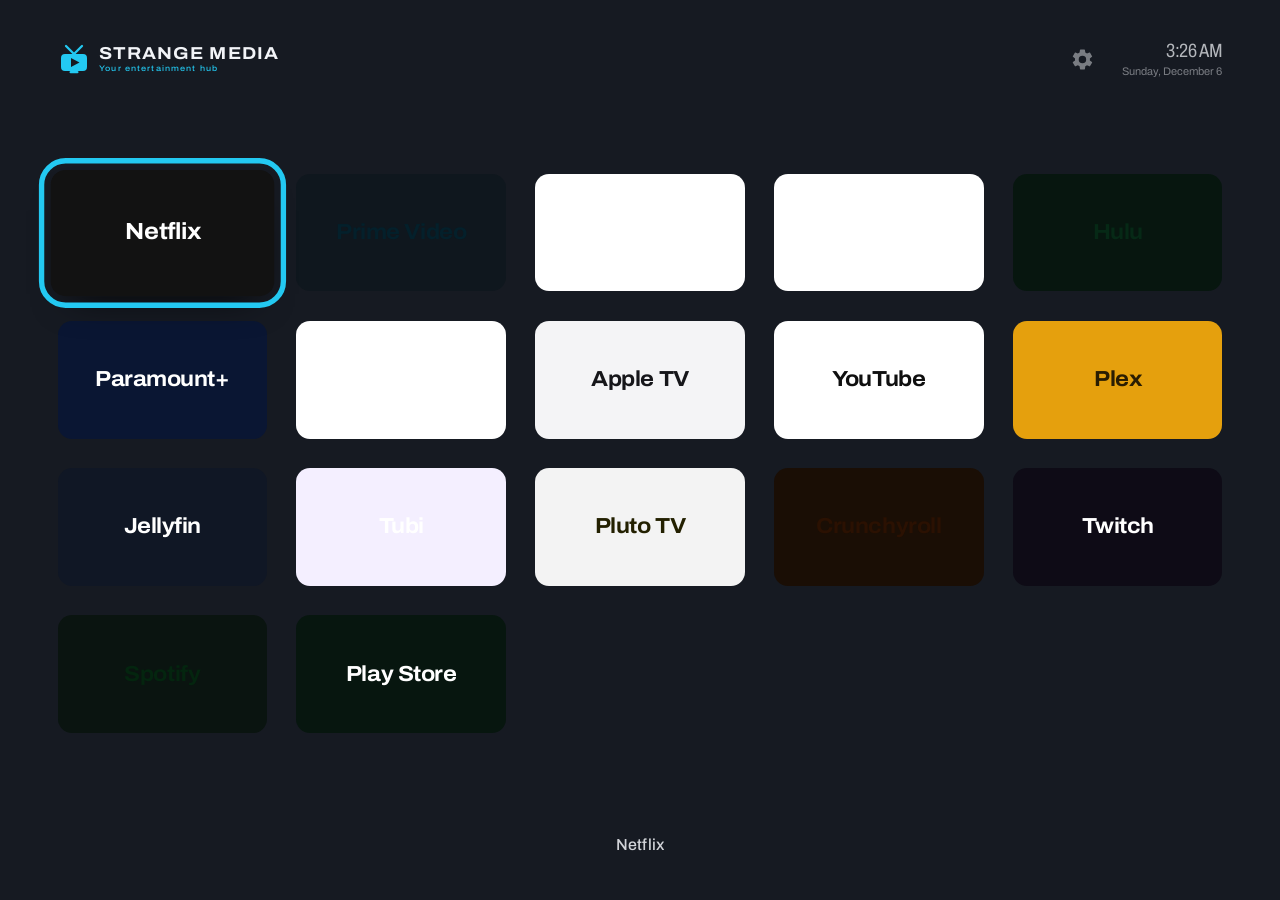
==== index.html @ 83657e88 "Widen the gap so the focus ring stops touching its neighbours The focused tile grows 7%, which spend" ====
<!DOCTYPE html>
<html lang="en">
<head>
<meta charset="utf-8">
<meta name="viewport" content="width=device-width, initial-scale=1">
<title>Launcher</title>
<link rel="preconnect" href="https://fonts.googleapis.com">
<link rel="preconnect" href="https://fonts.gstatic.com" crossorigin>
<link href="https://fonts.googleapis.com/css2?family=Archivo:wdth,wght@62..125,400;62..125,500;62..125,700&display=swap" rel="stylesheet">
<style>
  :root {
    /* Strange Media tokens, copied from design/brand.css. That folder is the
       source of truth for the mark and the palette, so a change there wants
       making here too.

       One deliberate departure: the page uses the kit's surface value rather
       than its page value. On a sheet the darkest ground looks best, but the
       content here is tiles, and the darkest of those were disappearing into
       a page that matched them. Everything sits one step up so a black tile
       still reads as a tile. */
    --ink:        #161A22;
    --ink-raised: #212734;
    --chalk:      #F2F4F8;
    --haze:       rgba(242, 244, 248, 0.45);
    --cyan:       #23C9F2;
    --magenta:    #E736C8;
    /* The ring around a tile being moved, so picking one up reads as a
       different state rather than a slightly bigger focus. */
    --live-ring:  var(--magenta);
    --safe-x: 4.5vw;
    --safe-y: 4vh;
    /* The focused tile grows 7% and then carries a ring 11px beyond that, so
       the gap has to clear both. At 1.2vw the ring landed exactly on its
       neighbour. This leaves about 22px of air around it. */
    --gap: 2.3vw;

    /* How far the rest of the grid recedes while one tile is being moved.
       Ordinary focus dims nothing at all: the ring says which tile is
       selected, and an unfocused tile has no reason to be harder to read.
       Rearranging is a modal state and does want to look different. */
    --arrange-brightness: 0.62;
    --arrange-saturate: 0.5;
    --arrange-opacity: 0.55;
  }

  * { box-sizing: border-box; margin: 0; padding: 0; }

  html, body {
    height: 100%;
    background: var(--ink);
    color: var(--chalk);
    font-family: "Archivo", ui-sans-serif, system-ui, sans-serif;
    overflow: hidden;
    cursor: none;
  }
  body.pointer { cursor: default; }

  #shell {
    height: 100%;
    padding: var(--safe-y) var(--safe-x);
    display: grid;
    grid-template-rows: auto 1fr auto;
    row-gap: 3vh;
  }

  /* ---- splash ----
     Shown once when the shell window starts, not on every paint of this page.
     Coming back from the settings page is a fresh page load in the same
     window, and replaying a five second animation on the way back from
     changing a color would wear out fast. */
  #splash {
    position: fixed;
    inset: 0;
    z-index: 50;
    background: var(--ink);
    display: grid;
    place-items: center;
    /* Opaque from the first frame. Fading the whole overlay in meant the
       tiles were on screen underneath for the first second, which read as the
       launcher loading and then being covered up. Only the mark fades in; the
       backdrop just sits there and then takes the mark out with it. */
    animation: splash-veil 5s ease forwards;
  }
  /* The duotone mark rather than the flat one, which is the variant the brand
     sheet reserves for exactly this: one place, at size, with room to be
     itself. */
  .splash-lockup {
    display: flex;
    flex-direction: column;
    align-items: center;
    gap: 0.5em;
    animation: splash-mark 5s ease forwards;
  }
  .splash-lockup .mark {
    width: min(22vw, 30vh);
    height: min(22vw, 30vh);
  }
  .splash-lockup .name {
    font-variation-settings: "wdth" 112, "wght" 700;
    font-size: clamp(28px, 3.6vw, 68px);
    line-height: 1;
    letter-spacing: 0.06em;
    text-transform: uppercase;
    color: var(--chalk);
  }
  .splash-lockup .tag {
    font-variation-settings: "wdth" 112, "wght" 500;
    font-size: clamp(11px, 1.05vw, 20px);
    line-height: 1;
    letter-spacing: 0.14em;
    color: var(--cyan);
  }
  @keyframes splash-veil {
    0%, 72% { opacity: 1; }
    100%    { opacity: 0; }
  }
  @keyframes splash-mark {
    0%   { opacity: 0; }
    22%  { opacity: 1; }
    100% { opacity: 1; }
  }

  /* ---- header ---- */
  header {
    display: flex;
    align-items: center;
    justify-content: space-between;
    gap: 1.5vw;
  }
  /* The header lockup from design/brand.css, sized for a television rather
     than a browser window. The mark takes its color from the element, so the
     one path serves the header and anywhere else it is needed. */
  #brand {
    display: flex;
    align-items: center;
    gap: clamp(8px, 0.75vw, 14px);
  }
  #brand .mark {
    width: clamp(28px, 2.5vw, 48px);
    height: clamp(28px, 2.5vw, 48px);
    flex: none;
    color: var(--cyan);
  }
  #brand .wordmark {
    display: flex;
    flex-direction: column;
    gap: 2px;
  }
  #brand .name {
    font-variation-settings: "wdth" 112, "wght" 700;
    font-size: clamp(14px, 1.35vw, 26px);
    line-height: 1;
    letter-spacing: 0.06em;
    text-transform: uppercase;
    color: var(--chalk);
  }
  #brand .tag {
    font-variation-settings: "wdth" 112, "wght" 500;
    font-size: clamp(8px, 0.63vw, 12px);
    line-height: 1;
    letter-spacing: 0.14em;
    color: var(--cyan);
  }
  /* The gear sits inboard of the clock rather than in the corner itself, so
     the two read as one group against the right edge. */
  #corner {
    display: flex;
    align-items: center;
    gap: clamp(12px, 1.3vw, 26px);
  }
  #stamp { text-align: right; }
  #stamp {
    display: flex;
    flex-direction: column;
    gap: 0.28em;
    align-items: flex-end;
  }
  #clock {
    font-size: clamp(16px, 1.5vw, 28px);
    opacity: 0.72;
    font-variation-settings: "wdth" 78, "wght" 400;
    font-variant-numeric: tabular-nums;
    letter-spacing: -0.02em;
    line-height: 1;
  }
  #date {
    font-size: clamp(11px, 0.82vw, 15px);
    font-variation-settings: "wdth" 100, "wght" 400;
    color: var(--chalk);
    opacity: 0.45;
  }

  /* Leaving the launcher was a tile at the end of the grid, which put it in
     the way of the services. As a corner control it is out of the way but
     still reachable with arrows: Up from the top row lands here. It opens
     settings now; exiting to the desktop moved in there, since the Menu
     button on the remote reaches the desktop without any tile at all. */
  #gear {
    border: 0;
    background: transparent;
    color: var(--chalk);
    opacity: 0.45;
    width: clamp(44px, 3.6vw, 68px);
    height: clamp(44px, 3.6vw, 68px);
    border-radius: 50%;
    display: grid;
    place-items: center;
    cursor: pointer;
    transition: transform 140ms ease, opacity 140ms ease, color 140ms ease;
  }
  #gear svg {
    width: 54%;
    height: 54%;
    fill: currentColor;
  }
  #gear.focused {
    opacity: 1;
    color: var(--cyan);
    transform: scale(1.12);
  }

  /* ---- grid ---- */
  #grid {
    display: grid;
    /* Six across. Four gave 443x277 tiles on a 1080p screen, which is about
       ten inches of a 55 inch set for a single logo, and fitted only eight of
       nineteen services on screen at once. The rest of the catalog was a
       scroll away, which reads as disorganised long before it reads as big.
       Six fits the whole catalog and is still far above what is legible from
       a sofa. */
    grid-template-columns: repeat(5, 1fr);
    gap: var(--gap);
    /* "safe" keeps the rows centred while they fit, but falls back to
       start-alignment once they overflow. Plain "center" pushes the first row
       off the top of the scroll container where it can never be reached. */
    align-content: safe center;
    overflow-y: auto;
    overscroll-behavior: contain;
    scroll-behavior: smooth;
    /* A scroll container clips at its border box, which shears the glow off
       any tile near an edge. Sideways this is solved structurally rather than
       by guessing at the blur radius: the padding is exactly the safe-area
       margin and the negative margin cancels it, so the container runs the
       full width of the screen and its clip edge is the screen edge, where
       nothing can be seen. Tiles keep their positions either way.

       Vertically it cannot go full bleed without the glow washing over the
       clock and the footer, so the padding is a measured 64px. Chromium's
       blur reaches noticeably further than the nominal blur/2, and
       scale(1.07) magnifies the shadow along with the tile, so the earlier
       52px was not enough. */
    padding: 16px var(--safe-x);
    margin: -3vh calc(-1 * var(--safe-x));
    scroll-padding: 16px 0;
    scrollbar-width: none;
  }
  #grid::-webkit-scrollbar { display: none; }
  @media (max-width: 1200px) { #grid { grid-template-columns: repeat(4, 1fr); } }
  @media (max-width: 900px)  { #grid { grid-template-columns: repeat(3, 1fr); } }
  @media (max-width: 640px)  { #grid { grid-template-columns: repeat(2, 1fr); } }

  .tile {
    position: relative;
    aspect-ratio: 16 / 9;
    border: 0;
    border-radius: 14px;
    background: transparent;
    color: var(--tint-ink);
    display: flex;
    align-items: center;
    justify-content: center;
    padding: clamp(12px, 1.1vw, 24px);
    font-family: inherit;
    text-align: center;
    transition: transform 140ms ease, box-shadow 140ms ease;
  }

  /* The tile's color lives on a pseudo-element so the recede effect can be
     applied to the background alone. Filtering the tile itself would drain the
     logo with it, which turned every brand mark chalky. */
  .tile::before {
    content: "";
    position: absolute;
    inset: 0;
    z-index: 0;
    border-radius: inherit;
    /* --surface is the tile face, --tint stays the brand color for the glow.
       They were one value, which meant a red Netflix wordmark sat on a red
       tile and vanished the moment it lit up. */
    background: var(--surface, var(--tint));
    transition: filter 140ms ease;
  }
  .tile > * {
    position: relative;
    z-index: 1;
  }
  /* Fades only for the rearranging state below, which is the one place
     anything on this grid is deliberately pushed back. */
  .tile .label,
  .tile .logo {
    transition: opacity 140ms ease;
  }
  .tile .label {
    font-size: clamp(15px, 1.7vw, 32px);
    font-variation-settings: "wdth" 108, "wght" 700;
    letter-spacing: -0.02em;
    line-height: 1.05;
    max-width: 92%;
  }

  /* A logo replaces the wordmark. Tiles without one show the service name
     centred at the same weight, so a text tile reads as its own treatment
     rather than as a logo that failed to arrive. */
  .tile .logo {
    /* The cap every tile shares, times whatever that service set for
       itself. Artwork arrives with different amounts of padding baked into
       its own bounding box, so one number cannot suit all of it. */
    max-width: calc(78% * var(--logo-scale, 1));
    max-height: calc(62% * var(--logo-scale, 1));
    object-fit: contain;
    /* Lifts flat marks off a saturated tile without touching photographic
       icons noticeably. */
    filter: drop-shadow(0 2px 10px rgba(0, 0, 0, 0.45));
    pointer-events: none;
  }
  /* Some marks arrive with their own edge or a solid background of their
     own, and a second shadow under those reads as a printing mistake. Set
     per service, since it depends entirely on the artwork. */
  .tile .logo.flat { filter: none; }
  /* Kept in the DOM for screen readers and for the fallback path. */
  .tile.has-logo .label {
    position: absolute;
    width: 1px;
    height: 1px;
    overflow: hidden;
    clip-path: inset(50%);
    white-space: nowrap;
  }
  /* The ring sits in the gutter rather than on the tile, which is the whole
     point of the offset: half these tiles are white, and a light ring drawn
     flush to the edge of a white tile is not a ring at all. It replaces a
     bloom in the tile's own brand color, which was invisible against a row of
     bright logos and cost the grid 64px of padding at every edge to keep from
     being clipped. */
  .tile.focused {
    transform: scale(1.07);
    z-index: 2;
    outline: 5px solid var(--cyan);
    outline-offset: 6px;
    box-shadow: 0 18px 36px -20px rgba(0, 0, 0, 0.9);
    /* Promoted only while focused. On all twenty at once this would be twenty
       compositor layers for no gain. */
    will-change: transform;
  }

  /* A tile that has been picked up. Lifted further than a focused tile and
     tilted slightly, so it is obvious the next arrow press moves it rather
     than the cursor. */
  .tile.moving {
    z-index: 3;
    transform: scale(1.12) rotate(-1.4deg);
    outline: 5px solid var(--live-ring);
    outline-offset: 7px;
    box-shadow: 0 28px 56px -24px rgba(0, 0, 0, 0.95);
    cursor: grabbing;
  }
  .tile.moving::before { filter: none; }
  .tile.moving .label,
  .tile.moving .logo { opacity: 1; }
  .tile.moving .label::after {
    content: " \2194";
    opacity: 0.75;
  }

  /* Everything else recedes while a move is in progress, background first so
     the logos do not go grey. */
  #grid.arranging .tile:not(.moving)::before {
    filter: saturate(var(--arrange-saturate)) brightness(var(--arrange-brightness));
  }
  #grid.arranging .tile:not(.moving) .label,
  #grid.arranging .tile:not(.moving) .logo { opacity: var(--arrange-opacity); }

  @media (prefers-reduced-motion: reduce) {
    .tile.moving { transform: none; }
  }

  /* ---- footer ---- */
  footer {
    display: flex;
    align-items: center;
    justify-content: center;
    height: 4.4vh;
  }
  #note {
    /* 24px on the 1080 screen this runs on, still scaling on anything else. */
    font-size: clamp(15px, 1.25vw, 24px);
    font-variation-settings: "wdth" 100, "wght" 500;
    color: var(--chalk);
    opacity: 0.85;
    letter-spacing: 0.01em;
    line-height: 1.2;
    text-align: center;
    white-space: nowrap;
    overflow: hidden;
    text-overflow: ellipsis;
  }
  /* ---- screensaver ---- */
  #saver {
    position: fixed;
    inset: 0;
    z-index: 10;
    background: #000;
    opacity: 0;
    pointer-events: none;
    transition: opacity 900ms ease;
  }
  #saver.on {
    opacity: 1;
    pointer-events: auto;
  }
  #saver .frame {
    position: absolute;
    inset: 0;
    background-size: cover;
    background-position: center;
    opacity: 0;
    transition: opacity 2s ease;
  }
  #saver .frame.show { opacity: 1; }
  /* Slow drift, so a static photo does not sit burning into an OLED panel and
     the screen has some life to it from across the room. */
  #saver.on .frame.show { animation: drift 40s ease-in-out infinite alternate; }
  @keyframes drift {
    from { transform: scale(1.06) translate(0, 0); }
    to   { transform: scale(1.14) translate(-1.5%, -1%); }
  }
  #saver .veil {
    position: absolute;
    inset: 0;
    background: linear-gradient(to top, rgba(0,0,0,0.7), rgba(0,0,0,0) 42%);
  }
  #saver .time {
    position: absolute;
    left: var(--safe-x);
    bottom: var(--safe-y);
    font-size: clamp(44px, 6vw, 120px);
    font-variation-settings: "wdth" 74, "wght" 300;
    font-variant-numeric: tabular-nums;
    letter-spacing: -0.03em;
    line-height: 1;
    color: #FFFFFF;
    text-shadow: 0 4px 40px rgba(0, 0, 0, 0.7);
  }
  #saver .caption {
    position: absolute;
    right: var(--safe-x);
    bottom: var(--safe-y);
    max-width: 40ch;
    text-align: right;
    font-size: clamp(12px, 1vw, 20px);
    color: rgba(255, 255, 255, 0.62);
    text-shadow: 0 2px 20px rgba(0, 0, 0, 0.8);
  }

  @media (prefers-reduced-motion: reduce) {
    #saver.on .frame.show { animation: none; }
  }

  #fault {
    font-size: clamp(13px, 1.05vw, 21px);
    color: #FF7A6B;
  }

  @media (prefers-reduced-motion: reduce) {
    .tile { transition: none; }
    .tile.focused { transform: none; }
  }
</style>
</head>
<body>
<div id="splash" aria-hidden="true">
  <div class="splash-lockup">
    <svg class="mark" viewBox="0 0 64 64">
      <g fill="none" stroke="#23C9F2" stroke-width="4.5" stroke-linecap="round">
        <path d="M16 6 38 28"/>
        <path d="M48 6 26 28"/>
        <path d="M24 58.25h16"/>
      </g>
      <rect x="8.25" y="24.25" width="47.5" height="29.5" rx="7.75" fill="none" stroke="#23C9F2" stroke-width="4.5"/>
      <path fill="#E736C8" d="M27 30.5 43 39l-16 8.5z"/>
    </svg>
    <div class="name">Strange Media</div>
    <div class="tag">Your entertainment hub</div>
  </div>
</div>
<div id="shell">
  <header>
    <div id="brand" role="img" aria-label="Strange Media, your entertainment hub">
      <svg class="mark" viewBox="0 0 64 64" aria-hidden="true">
        <g fill="none" stroke="currentColor" stroke-width="4.5" stroke-linecap="round">
          <path d="M16 6 38 28"/>
          <path d="M48 6 26 28"/>
        </g>
        <path fill="currentColor" fill-rule="evenodd" d="M14 22h36a8 8 0 0 1 8 8v18a8 8 0 0 1-8 8H14a8 8 0 0 1-8-8V30a8 8 0 0 1 8-8Zm12 8v18l17-9-17-9Z"/>
        <rect x="23" y="56" width="18" height="4.5" rx="2.25" fill="currentColor"/>
      </svg>
      <span class="wordmark">
        <span class="name">Strange Media</span>
        <span class="tag">Your entertainment hub</span>
      </span>
    </div>
    <div id="corner">
      <button id="gear" type="button" aria-label="Settings">
        <svg viewBox="0 0 24 24" aria-hidden="true">
          <path d="M19.14 12.94a7.07 7.07 0 0 0 0-1.88l2.03-1.58a.48.48 0 0 0 .12-.61l-1.92-3.32a.48.48 0 0 0-.59-.22l-2.39.96a7.02 7.02 0 0 0-1.62-.94l-.36-2.54a.48.48 0 0 0-.48-.41h-3.84a.48.48 0 0 0-.47.41l-.36 2.54c-.59.24-1.13.57-1.62.94l-2.39-.96a.48.48 0 0 0-.59.22L2.74 8.87a.48.48 0 0 0 .12.61l2.03 1.58a7.07 7.07 0 0 0 0 1.88l-2.03 1.58a.48.48 0 0 0-.12.61l1.92 3.32c.12.22.37.29.59.22l2.39-.96c.5.38 1.03.7 1.62.94l.36 2.54c.04.24.23.41.47.41h3.84c.24 0 .44-.17.48-.41l.36-2.54c.59-.24 1.12-.56 1.62-.94l2.39.96c.22.08.47 0 .59-.22l1.92-3.32a.48.48 0 0 0-.12-.61zM12 15.6a3.6 3.6 0 1 1 0-7.2 3.6 3.6 0 0 1 0 7.2z" />
        </svg>
      </button>
      <div id="stamp">
        <div id="clock">--:--</div>
        <div id="date"></div>
      </div>
    </div>
  </header>

  <div id="grid" role="listbox" aria-label="Services"></div>

  <!-- The footer carries messages only. A legend of what the arrows and OK
       do was here and has gone: a grid of tiles on a television is the one
       interface nobody needs told how to drive. -->
  <footer>
    <div id="note"></div>
  </footer>
</div>

<div id="saver" aria-hidden="true">
  <div class="frame" id="frameA"></div>
  <div class="frame" id="frameB"></div>
  <div class="veil"></div>
  <div class="time" id="saverTime"></div>
  <div class="caption" id="saverCaption"></div>
</div>

<script>
(function () {
  "use strict";

  const grid = document.getElementById("grid");
  const note = document.getElementById("note");
  const clockEl = document.getElementById("clock");
  const dateEl = document.getElementById("date");

  let services = [];
  let tiles = [];
  let cursor = 0;

  // Reordering state. `moving` is the index of the picked-up tile, or -1.
  let moving = -1;
  let orderBeforeMove = null;
  let holdTimer = null;
  let holdFired = false;
  let dragFrom = null;

  // cursor === GEAR means the settings control in the corner has focus
  // rather than any tile, which is how it stays reachable without a pointer.
  const GEAR = -1;
  const gear = document.getElementById("gear");

  /* ---------- splash ---------- */
  (() => {
    const splash = document.getElementById("splash");
    if (!splash) return;
    // sessionStorage lasts as long as the browser session, which for the
    // kiosk shell means one run of the window. That is exactly the right
    // scope: the splash plays when the launcher starts, and not again when
    // this page is loaded afresh on the way back from the settings page.
    let seen = false;
    try {
      seen = sessionStorage.getItem("splashed") === "1";
      sessionStorage.setItem("splashed", "1");
    } catch (err) {
      // Storage can be refused outright. Showing the splash twice is a much
      // smaller problem than the page failing to start.
    }
    if (seen) { splash.remove(); return; }
    const drop = () => splash.remove();
    // Two animations end at once here, the backdrop and the mark inside it,
    // and both bubble. Only the backdrop finishing means the splash is over.
    splash.addEventListener("animationend", e => {
      if (e.target === splash) drop();
    });
    // A timer as well as the event. This overlay covers the whole screen, so
    // an animationend that never arrives would leave the launcher unusable
    // with no way to tell from the couch what had gone wrong.
    setTimeout(drop, 5600);
    // A way past it, because five seconds is a long time once you know what
    // the launcher looks like.
    ["keydown", "mousedown"].forEach(evt =>
      document.addEventListener(evt, drop, { once: true }));
  })();

  /* ---------- clock ---------- */
  function tick() {
    const now = new Date();
    // en-US rather than the system locale, which is en_GB on Raspberry Pi OS
    // and renders the suffix lowercase as "pm". "numeric" drops the leading
    // zero, so it reads 9:04 PM rather than 09:04 PM.
    clockEl.textContent = now.toLocaleTimeString("en-US", {
      hour: "numeric", minute: "2-digit", hour12: true
    });
    dateEl.textContent = now.toLocaleDateString([], {
      weekday: "long", day: "numeric", month: "long"
    });
  }
  tick();
  setInterval(tick, 15000);

  /* ---------- rendering ---------- */
  function columns() {
    return getComputedStyle(grid).gridTemplateColumns.split(" ").length;
  }

  function paint() {
    gear.classList.toggle("focused", cursor === GEAR);
    tiles.forEach((t, i) => {
      const on = i === cursor;
      t.classList.toggle("focused", on);
      t.setAttribute("aria-selected", on ? "true" : "false");
      t.tabIndex = on ? 0 : -1;
    });
    tiles.forEach((t, i) => t.classList.toggle("moving", i === moving));

    const svc = services[cursor];
    // The strip under the grid names whatever is focused. A logo is not always
    // a name: the Plex triangle and the Fallout portrait say nothing to anyone
    // who does not already know them, and labelling every tile would bury the
    // logos it was meant to help. The per-service note stays in services.json
    // as catalog documentation and is still not shown; on a TV it read as
    // clutter.
    if (moving >= 0 && svc) {
      note.textContent =
        "Moving " + svc.name + ". Arrows place it, Enter keeps it, Escape puts it back.";
    } else if (cursor === GEAR) {
      note.textContent = "Settings";
    } else {
      note.textContent = svc ? svc.name : "";
    }

    // Keyboard focus has to drag the viewport with it, otherwise rows past the
    // fold are selectable but never visible. "nearest" scrolls the minimum
    // amount, so tiles already on screen do not jump around.
    const active = tiles[cursor];
    if (active) active.scrollIntoView({ block: "nearest", inline: "nearest" });
  }

  /* ---------- reordering ---------- */

  // FLIP: measure, mutate, then animate each tile from where it used to be.
  // The picked-up tile is skipped because its own transform is doing the work.
  function flip(mutate) {
    const before = new Map(tiles.map(t => [t, t.getBoundingClientRect()]));
    mutate();
    tiles.forEach(t => {
      if (t.classList.contains("moving")) return;
      const b = before.get(t);
      if (!b) return;
      const a = t.getBoundingClientRect();
      const dx = b.left - a.left;
      const dy = b.top - a.top;
      if (!dx && !dy) return;
      t.animate(
        [{ transform: "translate(" + dx + "px," + dy + "px)" }, { transform: "none" }],
        { duration: 190, easing: "cubic-bezier(0.2, 0, 0, 1)" }
      );
    });
  }

  function movableCount() {
    return services.length;
  }

  function syncDom() {
    tiles.forEach(t => grid.appendChild(t));
  }

  function reorder(from, to) {
    if (to < 0 || to >= movableCount() || from === to) return false;
    flip(() => {
      services.splice(to, 0, services.splice(from, 1)[0]);
      tiles.splice(to, 0, tiles.splice(from, 1)[0]);
      syncDom();
    });
    moving = to;
    cursor = to;
    paint();
    return true;
  }

  function pickUp(i) {
    if (i < 0 || i >= movableCount()) return;   // never the settings control
    moving = i;
    cursor = i;
    orderBeforeMove = services.slice();
    grid.classList.add("arranging");
    paint();
  }

  function drop(save) {
    if (moving < 0) return;
    const wasMoving = moving;
    moving = -1;
    grid.classList.remove("arranging");
    if (!save && orderBeforeMove) {
      flip(() => {
        const byId = new Map(services.map((s, i) => [s.id, tiles[i]]));
        services = orderBeforeMove.slice();
        tiles = services.map(s => byId.get(s.id));
        syncDom();
      });
      cursor = services.findIndex(s => s === orderBeforeMove[wasMoving]);
    } else {
      post("/order", { ids: services.slice(0, movableCount()).map(s => s.id) })
        .then(res => {
          if (res.error) note.innerHTML = '<span id="fault">' + res.error + "</span>";
        })
        .catch(() => {
          note.innerHTML = '<span id="fault">Could not save the new order.</span>';
        });
    }
    orderBeforeMove = null;
    paint();
  }

  function move(delta) {
    if (!tiles.length) return;
    const cols = columns();
    if (cursor === GEAR) {
      // Only downward leaves the settings control, back into the top row.
      if (delta > 0) { cursor = Math.min(cols - 1, tiles.length - 1); paint(); }
      return;
    }
    const next = cursor + delta;
    // Up from the top row reaches settings instead of stopping dead.
    if (next < 0) {
      if (delta === -cols) { cursor = GEAR; paint(); }
      return;
    }
    if (next >= tiles.length) return;
    cursor = next;
    paint();
  }

  function build(list) {
    services = list;
    grid.textContent = "";
    tiles = services.map((svc, i) => {
      const btn = document.createElement("button");
      btn.className = "tile";
      btn.style.setProperty("--tint", svc.color || "#2A3040");
      btn.style.setProperty("--tint-ink", svc.ink || "#FFFFFF");
      if (svc.tile_bg) btn.style.setProperty("--surface", svc.tile_bg);
      if (svc.logo_scale) btn.style.setProperty("--logo-scale", svc.logo_scale);
      btn.setAttribute("role", "option");

      const label = document.createElement("span");
      label.className = "label";
      label.textContent = svc.name;
      btn.appendChild(label);

      if (svc.logo) {
        const img = document.createElement("img");
        img.className = svc.logo_shadow === false ? "logo flat" : "logo";
        img.alt = "";
        img.decoding = "async";
        // Only commit to the logo treatment once the image really loaded, so a
        // missing or corrupt file leaves a normal text tile rather than a gap.
        img.addEventListener("load", () => btn.classList.add("has-logo"));
        img.addEventListener("error", () => img.remove());
        img.src = svc.logo;
        btn.appendChild(img);
      }

      btn.addEventListener("click", () => {
        // Suppressed after a drag so dropping a tile does not also launch it.
        if (btn.dataset.dragged === "1") { delete btn.dataset.dragged; return; }
        cursor = tiles.indexOf(btn);
        paint();
        open();
      });
      btn.addEventListener("mouseenter", () => {
        const at = tiles.indexOf(btn);
        if (moving >= 0) { reorder(moving, at); return; }
        cursor = at;
        paint();
      });
      btn.addEventListener("mousedown", e => {
        if (e.button !== 0) return;
        const at = tiles.indexOf(btn);
        if (at >= movableCount()) return;
        dragFrom = { x: e.clientX, y: e.clientY, index: at };
      });
      grid.appendChild(btn);
      return btn;
    });
    paint();
  }

  /* ---------- actions ---------- */
  function post(path, body) {
    return fetch(path, {
      method: "POST",
      headers: { "Content-Type": "application/json" },
      body: JSON.stringify(body || {})
    }).then(r => r.json());
  }

  let busy = false;

  function openSettings() {
    // A page of its own rather than a panel here, so that the same editor
    // serves a browser on another machine. Leaving for the Pi desktop lives
    // in there now too.
    location.href = "/edit";
  }

  function open() {
    if (cursor === GEAR) { openSettings(); return; }
    const svc = services[cursor];
    if (!svc || busy) return;
    busy = true;
    post("/launch", { id: svc.id })
      .then(res => {
        if (res.error) note.innerHTML = '<span id="fault">' + res.error + "</span>";
      })
      .catch(() => {
        note.innerHTML = '<span id="fault">Launcher service is not responding.</span>';
      })
      .finally(() => { setTimeout(() => { busy = false; }, 800); });
  }

  function close() { post("/close").catch(() => {}); }

  /* ---------- input ---------- */
  document.addEventListener("keydown", e => {
    const cols = columns();

    if (e.key === "Enter" || e.key === " ") {
      if (e.repeat) { e.preventDefault(); return; }
      if (moving >= 0) { drop(true); e.preventDefault(); return; }
      // Hold to pick a tile up; a short press still just opens it.
      holdFired = false;
      if (holdTimer === null && cursor >= 0 && cursor < movableCount()) {
        holdTimer = setTimeout(() => {
          holdTimer = null;
          holdFired = true;
          pickUp(cursor);
        }, 550);
      }
      e.preventDefault();
      return;
    }

    switch (e.key) {
      case "ArrowLeft":  moving >= 0 ? reorder(moving, moving - 1) : move(-1); break;
      case "ArrowRight": moving >= 0 ? reorder(moving, moving + 1) : move(1); break;
      case "ArrowUp":    moving >= 0 ? reorder(moving, moving - cols) : move(-cols); break;
      case "ArrowDown":  moving >= 0 ? reorder(moving, moving + cols) : move(cols); break;
      case "Escape":
      case "Backspace":
      case "Home":
      // The remote's back arrow. Chromium would treat it as history-back,
      // which does nothing on the tile page, so cancel or close instead.
      // Inside a service window the key is left alone and still navigates.
      case "BrowserBack":
        if (moving >= 0) drop(false); else close();
        break;
      default: return;
    }
    e.preventDefault();
  });

  document.addEventListener("keyup", e => {
    if (e.key !== "Enter" && e.key !== " ") return;
    if (holdTimer !== null) {
      clearTimeout(holdTimer);
      holdTimer = null;
      if (!holdFired && moving < 0) open();
    } else if (cursor === GEAR && moving < 0) {
      // Hold-to-rearrange only applies to tiles, so nothing arms a timer for
      // the corner control and the branch above never fires for it. Without
      // this the gear opens with a pointer and ignores Enter.
      open();
    }
    e.preventDefault();
  });

  gear.addEventListener("click", () => { cursor = GEAR; paint(); openSettings(); });
  gear.addEventListener("mouseenter", () => { if (moving < 0) { cursor = GEAR; paint(); } });

  // Mouse dragging shares the same move mode the keyboard uses, so both end
  // up in reorder() and animate identically.
  document.addEventListener("mousemove", e => {
    if (!dragFrom || moving >= 0) return;
    const dx = e.clientX - dragFrom.x;
    const dy = e.clientY - dragFrom.y;
    if (dx * dx + dy * dy < 64) return;   // 8px threshold, ignores a shaky click
    pickUp(dragFrom.index);
    tiles[moving].dataset.dragged = "1";
  });
  document.addEventListener("mouseup", () => {
    dragFrom = null;
    if (moving >= 0) drop(true);
  });

  /* ---------- screensaver ---------- */

  const IDLE_MS = 10 * 60 * 1000;   // idle time on the tile screen before it starts
  const SLIDE_MS = 45 * 1000;       // how long each picture holds
  const BUSY_MS = 30 * 1000;        // recheck interval while a service is open

  const saver = document.getElementById("saver");
  const frames = [document.getElementById("frameA"), document.getElementById("frameB")];
  const saverTime = document.getElementById("saverTime");
  const saverCaption = document.getElementById("saverCaption");

  let idleTimer = null;
  let slideTimer = null;
  let shots = [];
  let shot = 0;
  let frameOn = 0;
  let saverOn = false;

  function paintTime() {
    saverTime.textContent = new Date().toLocaleTimeString("en-US", {
      hour: "numeric", minute: "2-digit", hour12: true
    });
  }

  function nextShot() {
    if (!shots.length) return;
    const url = shots[shot % shots.length];
    shot += 1;
    const incoming = frames[frameOn ^ 1];
    const outgoing = frames[frameOn];
    // Decode first so the crossfade never reveals a half-painted image.
    const pre = new Image();
    pre.onload = () => {
      incoming.style.backgroundImage = 'url("' + url + '")';
      incoming.classList.add("show");
      outgoing.classList.remove("show");
      frameOn ^= 1;
      paintTime();
    };
    pre.onerror = () => {
      // A dead link just moves the queue along rather than stalling it.
      shots = shots.filter(u => u !== url);
      if (shots.length) nextShot();
    };
    pre.src = url;
  }

  function startSaver() {
    if (saverOn || moving >= 0) return;
    fetch("/wallpapers")
      .then(r => r.json())
      .then(data => {
        shots = (data && data.urls) || [];
        if (!shots.length) return;      // nothing to show, stay on the tiles
        saverOn = true;
        saver.classList.add("on");
        saver.setAttribute("aria-hidden", "false");
        saverCaption.textContent = data.source === "local"
          ? "" : "Imagery from " + data.source;
        paintTime();
        nextShot();
        slideTimer = setInterval(nextShot, SLIDE_MS);
      })
      .catch(() => {});
  }

  function stopSaver() {
    if (!saverOn) return;
    saverOn = false;
    saver.classList.remove("on");
    saver.setAttribute("aria-hidden", "true");
    clearInterval(slideTimer);
    slideTimer = null;
    frames.forEach(f => f.classList.remove("show"));
  }

  // Whether a service was open at the last check, so returning to the tiles
  // restarts the countdown instead of tripping it immediately.
  let wasRunning = false;

  function armIdle(ms) {
    clearTimeout(idleTimer);
    idleTimer = setTimeout(checkIdle, ms);
  }

  function checkIdle() {
    // The launcher page keeps running underneath an open service and receives
    // no input there, so elapsed time alone would trip the screensaver behind
    // whatever is playing. The daemon knows whether a window is open.
    fetch("/status")
      .then(r => r.json())
      .then(s => {
        if (s.running) {
          wasRunning = true;
          armIdle(BUSY_MS);          // still watching something, keep waiting
        } else if (wasRunning) {
          wasRunning = false;
          armIdle(IDLE_MS);          // just came back to the tiles, start over
        } else {
          startSaver();
        }
      })
      .catch(() => armIdle(BUSY_MS));
  }

  function poke() {
    wasRunning = false;
    armIdle(IDLE_MS);
  }

  // Any input dismisses it. The event that woke the screen is swallowed, so
  // the keypress that ends the screensaver does not also open a service.
  ["keydown", "mousemove", "mousedown", "wheel"].forEach(evt => {
    document.addEventListener(evt, e => {
      if (saverOn) {
        stopSaver();
        e.preventDefault();
        e.stopImmediatePropagation();
      }
      poke();
    }, true);
  });
  setInterval(() => { if (saverOn) paintTime(); }, 15000);
  poke();

  // Reveal the cursor only once a pointing device is actually used, so an
  // air mouse works without leaving a stray arrow on screen the rest of the time.
  window.addEventListener("mousemove", () => document.body.classList.add("pointer"), { once: true });

  /* ---------- boot ---------- */
  fetch("/services.json")
    .then(r => r.json())
    .then(build)
    .catch(() => {
      note.innerHTML = '<span id="fault">Could not read services.json. Check the launcher service.</span>';
    });
})();
</script>
</body>
</html>
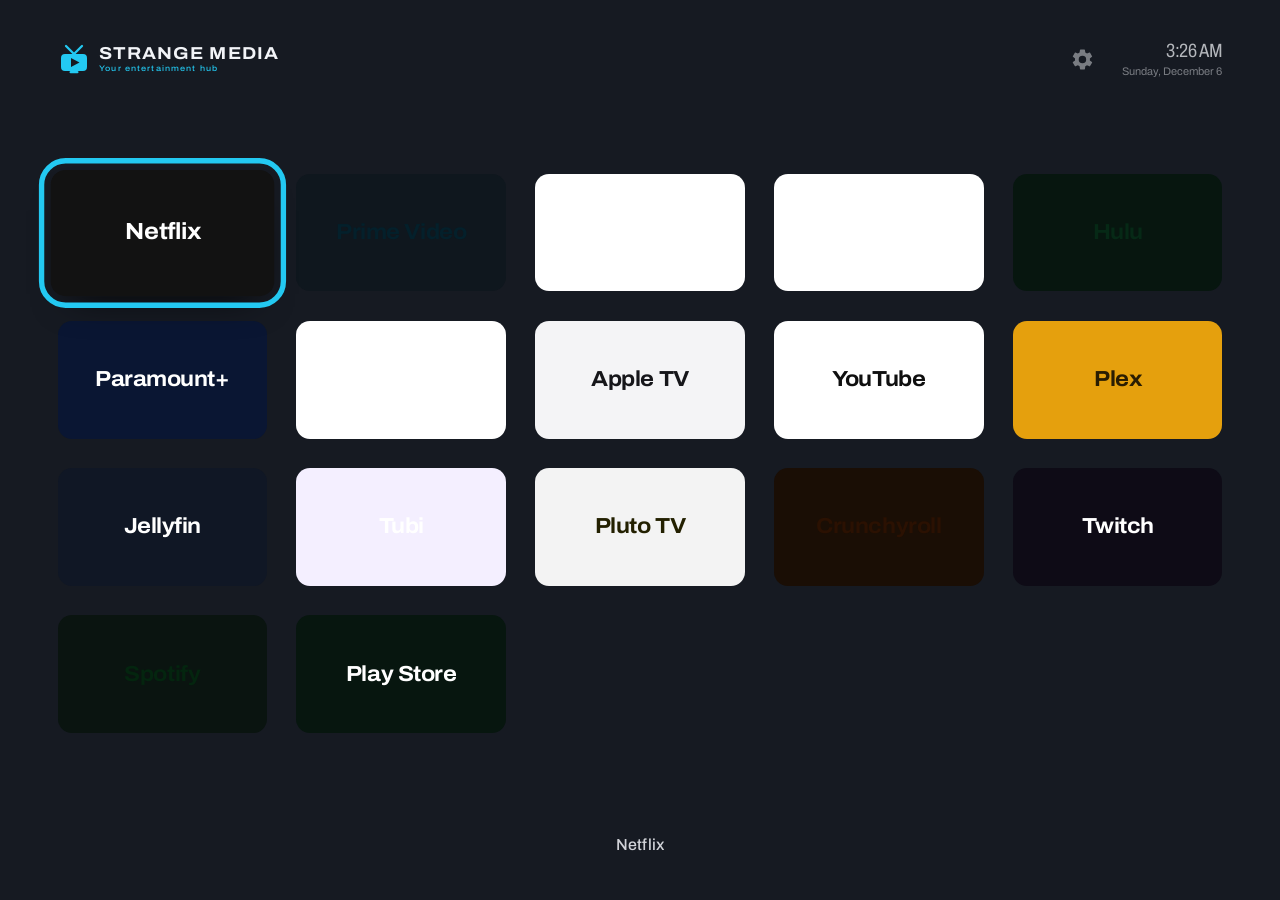
==== commit dfad24c8: "Put Bing's picture of the day behind the grid A soft, well-dimmed landscape behind the tiles, changi" ====
--- a/index.html
+++ b/index.html
@@ -55,7 +55,31 @@
   }
   body.pointer { cursor: default; }
 
+  /* Bing's picture of the day, soft and well back, so the grid has
+     something behind it without competing with twenty brand colors. The
+     frames sit slightly outside the viewport because a blur samples past
+     its own edges and would otherwise show a pale border. */
+  #backdrop {
+    position: fixed;
+    inset: 0;
+    z-index: 0;
+    overflow: hidden;
+    background: var(--ink);
+  }
+  .bd-frame {
+    position: absolute;
+    inset: -3%;
+    background-size: cover;
+    background-position: center;
+    filter: blur(9px) saturate(0.85);
+    opacity: 0;
+    transition: opacity 2s ease;
+  }
+  .bd-frame.show { opacity: 0.3; }
+
   #shell {
+    position: relative;
+    z-index: 1;
     height: 100%;
     padding: var(--safe-y) var(--safe-x);
     display: grid;
@@ -478,6 +502,10 @@
 </style>
 </head>
 <body>
+<div id="backdrop" aria-hidden="true">
+  <div class="bd-frame" id="bdA"></div>
+  <div class="bd-frame" id="bdB"></div>
+</div>
 <div id="splash" aria-hidden="true">
   <div class="splash-lockup">
     <svg class="mark" viewBox="0 0 64 64">
@@ -565,6 +593,51 @@
   const GEAR = -1;
   const gear = document.getElementById("gear");
 
+  /* ---------- backdrop ---------- */
+  (() => {
+    const frames = [document.getElementById("bdA"), document.getElementById("bdB")];
+    if (!frames[0]) return;
+    const HOUR = 60 * 60 * 1000;
+    let shots = [];
+    let at = 0;
+    let on = 0;
+
+    function next() {
+      if (!shots.length) return;
+      const url = shots[at % shots.length];
+      at += 1;
+      const incoming = frames[on ^ 1];
+      // Decoded before it is shown, or the crossfade reveals a half-painted
+      // image and the whole point of a slow fade is lost.
+      const pre = new Image();
+      pre.onload = () => {
+        incoming.style.backgroundImage = 'url("' + url + '")';
+        incoming.classList.add("show");
+        frames[on].classList.remove("show");
+        on ^= 1;
+      };
+      pre.onerror = () => {
+        shots = shots.filter(u => u !== url);
+        if (shots.length) next();
+      };
+      pre.src = url;
+    }
+
+    // Bing alone rather than the screensaver's mix. Its pictures are
+    // landscapes shot to sit behind something, which is exactly the job.
+    fetch("/wallpapers?feeds=bing")
+      .then(r => r.json())
+      .then(data => {
+        shots = (data && data.urls) || [];
+        next();
+        // Bing publishes eight, so an hourly change works through a day of
+        // them before repeating. The feed itself is cached for a day, so
+        // this costs nothing after the first fetch.
+        setInterval(next, HOUR);
+      })
+      .catch(() => {});
+  })();
+
   /* ---------- splash ---------- */
   (() => {
     const splash = document.getElementById("splash");
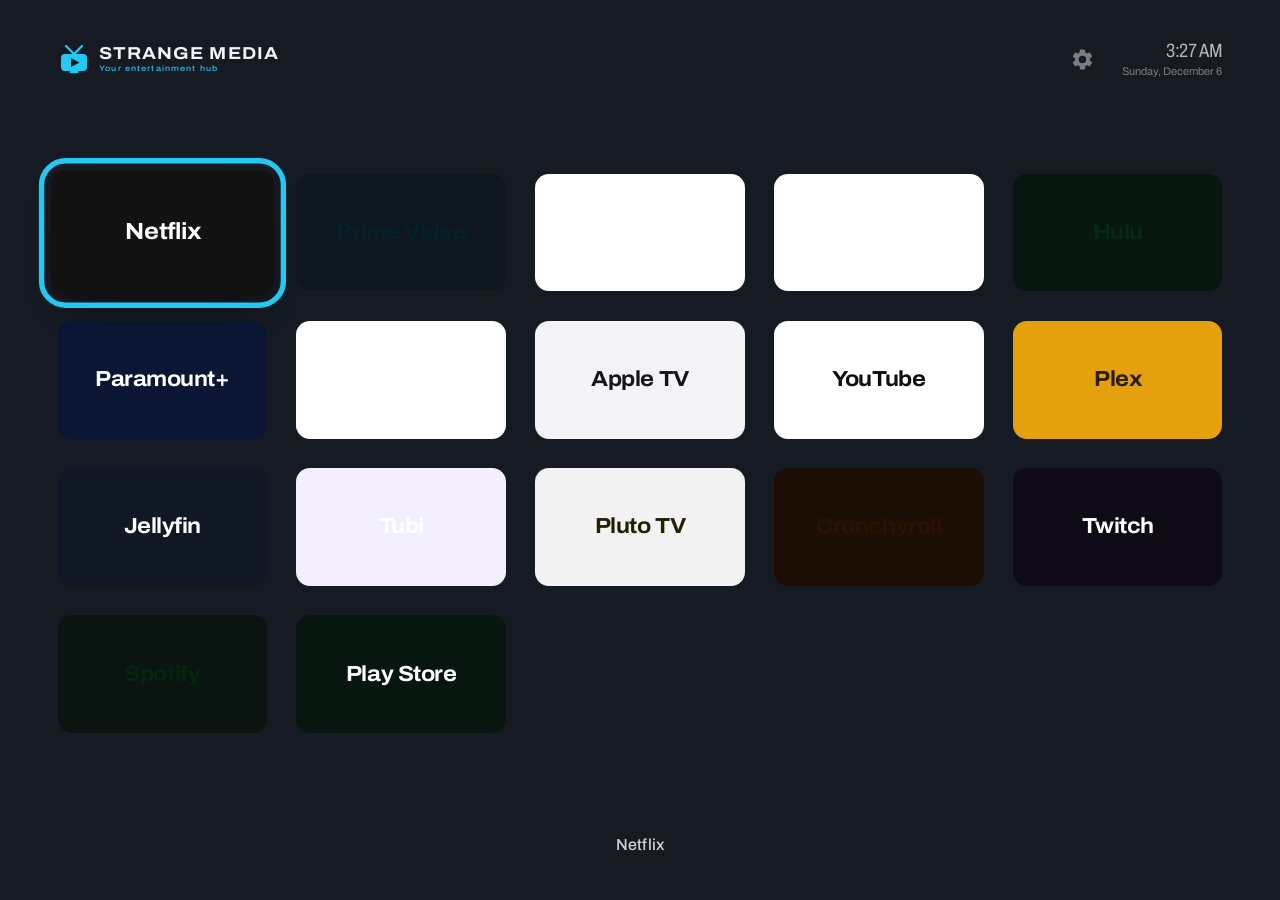
==== commit 223b3497: "Add GPLv3, and say what the license does not cover DJ picked copyleft: a fork that gets distributed " ====
--- a/index.html
+++ b/index.html
@@ -1,4 +1,24 @@
 <!DOCTYPE html>
+<!--
+  Strange Media, a launcher for streaming services on a Raspberry Pi.
+  Copyright (C) 2026 DJ Strange
+
+  This program is free software: you can redistribute it and/or modify it
+  under the terms of the GNU General Public License as published by the Free
+  Software Foundation, either version 3 of the License, or (at your option)
+  any later version.
+
+  This program is distributed in the hope that it will be useful, but WITHOUT
+  ANY WARRANTY; without even the implied warranty of MERCHANTABILITY or
+  FITNESS FOR A PARTICULAR PURPOSE. See the GNU General Public License for
+  more details.
+
+  You should have received a copy of the GNU General Public License along
+  with this program. If not, see <https://www.gnu.org/licenses/>.
+
+  The Strange Media name and the marks in design/ are not covered by this
+  license. See the README.
+-->
 <html lang="en">
 <head>
 <meta charset="utf-8">
@@ -71,11 +91,11 @@
     inset: -3%;
     background-size: cover;
     background-position: center;
-    filter: blur(9px) saturate(0.85);
+    filter: blur(5px) saturate(0.9);
     opacity: 0;
     transition: opacity 2s ease;
   }
-  .bd-frame.show { opacity: 0.3; }
+  .bd-frame.show { opacity: 0.45; }
 
   #shell {
     position: relative;
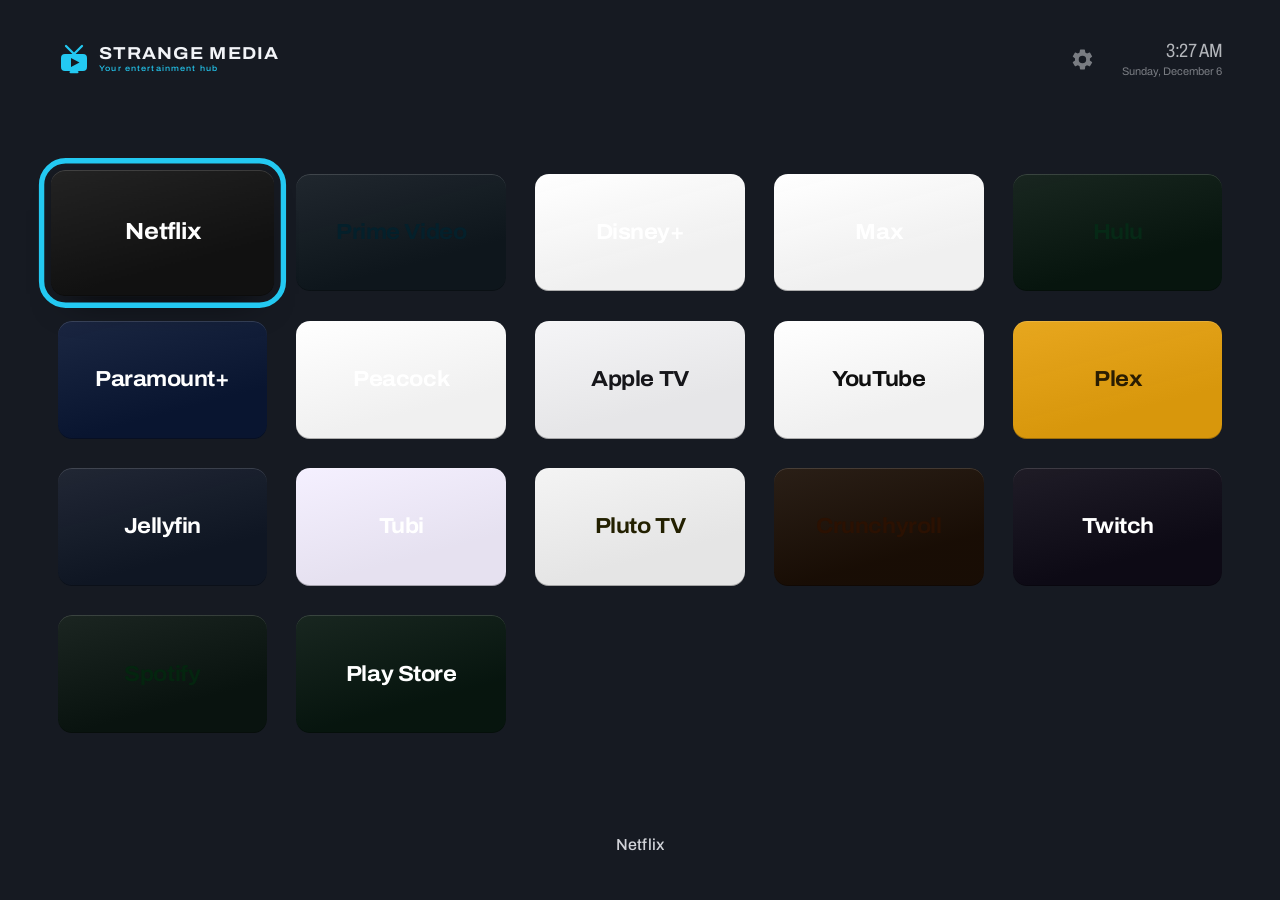
==== commit e598aa5c: "Give the tiles some thickness A lit top edge, a shaded bottom one, and a gentle wash across the face" ====
--- a/index.html
+++ b/index.html
@@ -331,7 +331,16 @@
     /* --surface is the tile face, --tint stays the brand color for the glow.
        They were one value, which meant a red Netflix wordmark sat on a red
        tile and vanished the moment it lit up. */
-    background: var(--surface, var(--tint));
+    /* A lit top edge and a shaded bottom one, with a gentle wash across the
+       face. Together they read as a card with thickness rather than a
+       rectangle of color, and none of it costs a blur: twenty drop shadows
+       is the expensive thing on this GPU, twenty inset lines is not. */
+    background:
+      linear-gradient(165deg, rgba(255, 255, 255, 0.07), rgba(0, 0, 0, 0.06) 70%),
+      var(--surface, var(--tint));
+    box-shadow:
+      inset 0 1px 0 rgba(255, 255, 255, 0.14),
+      inset 0 -1px 0 rgba(0, 0, 0, 0.28);
     transition: filter 140ms ease;
   }
   .tile > * {
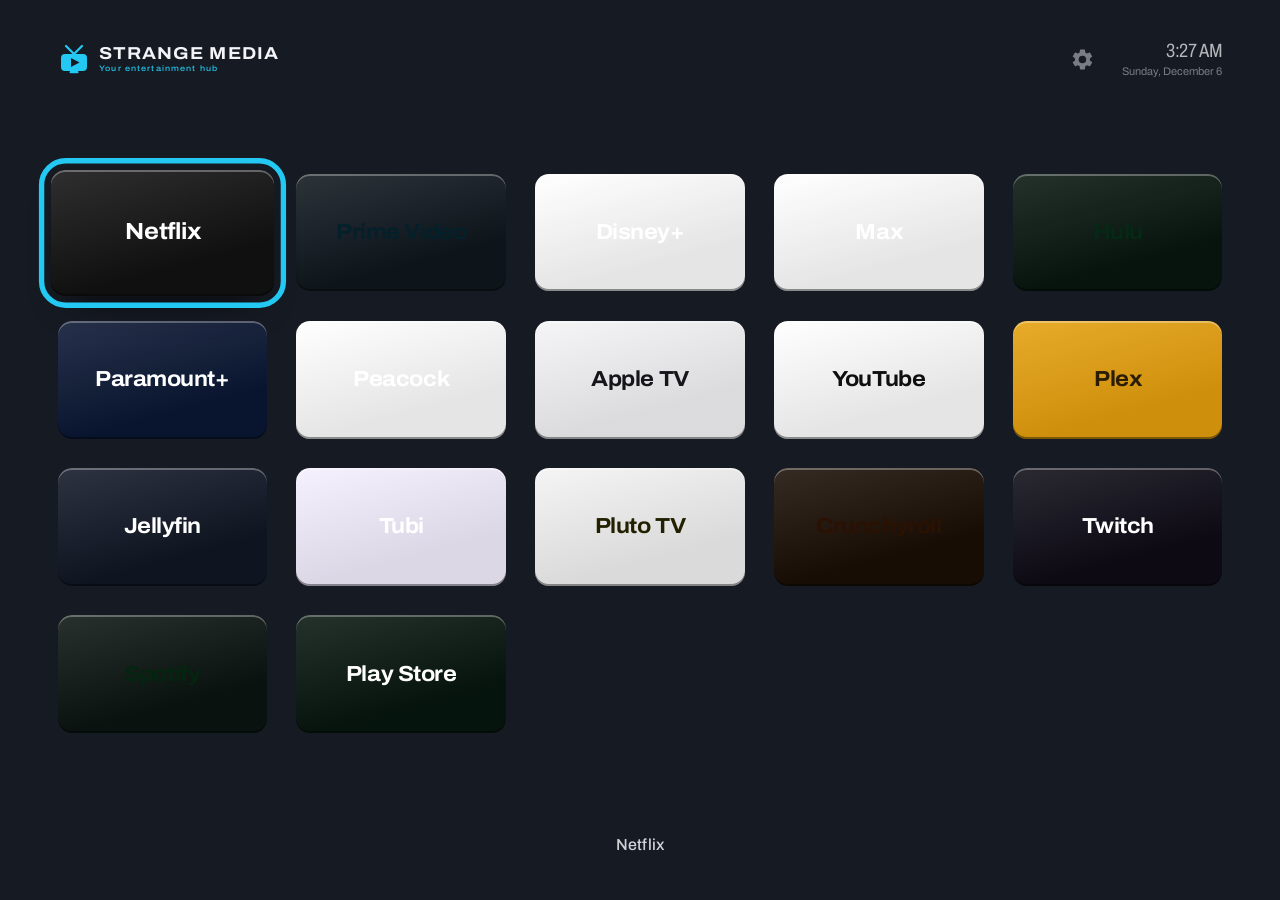
==== commit 07a4d2ea: "Turn the tile depth up so it is actually visible The lit edge was a 1px line at 14% and read as noth" ====
--- a/index.html
+++ b/index.html
@@ -336,11 +336,11 @@
        rectangle of color, and none of it costs a blur: twenty drop shadows
        is the expensive thing on this GPU, twenty inset lines is not. */
     background:
-      linear-gradient(165deg, rgba(255, 255, 255, 0.07), rgba(0, 0, 0, 0.06) 70%),
+      linear-gradient(165deg, rgba(255, 255, 255, 0.12), rgba(0, 0, 0, 0.10) 70%),
       var(--surface, var(--tint));
     box-shadow:
-      inset 0 1px 0 rgba(255, 255, 255, 0.14),
-      inset 0 -1px 0 rgba(0, 0, 0, 0.28);
+      inset 0 2px 0 rgba(255, 255, 255, 0.3),
+      inset 0 -2px 0 rgba(0, 0, 0, 0.4);
     transition: filter 140ms ease;
   }
   .tile > * {
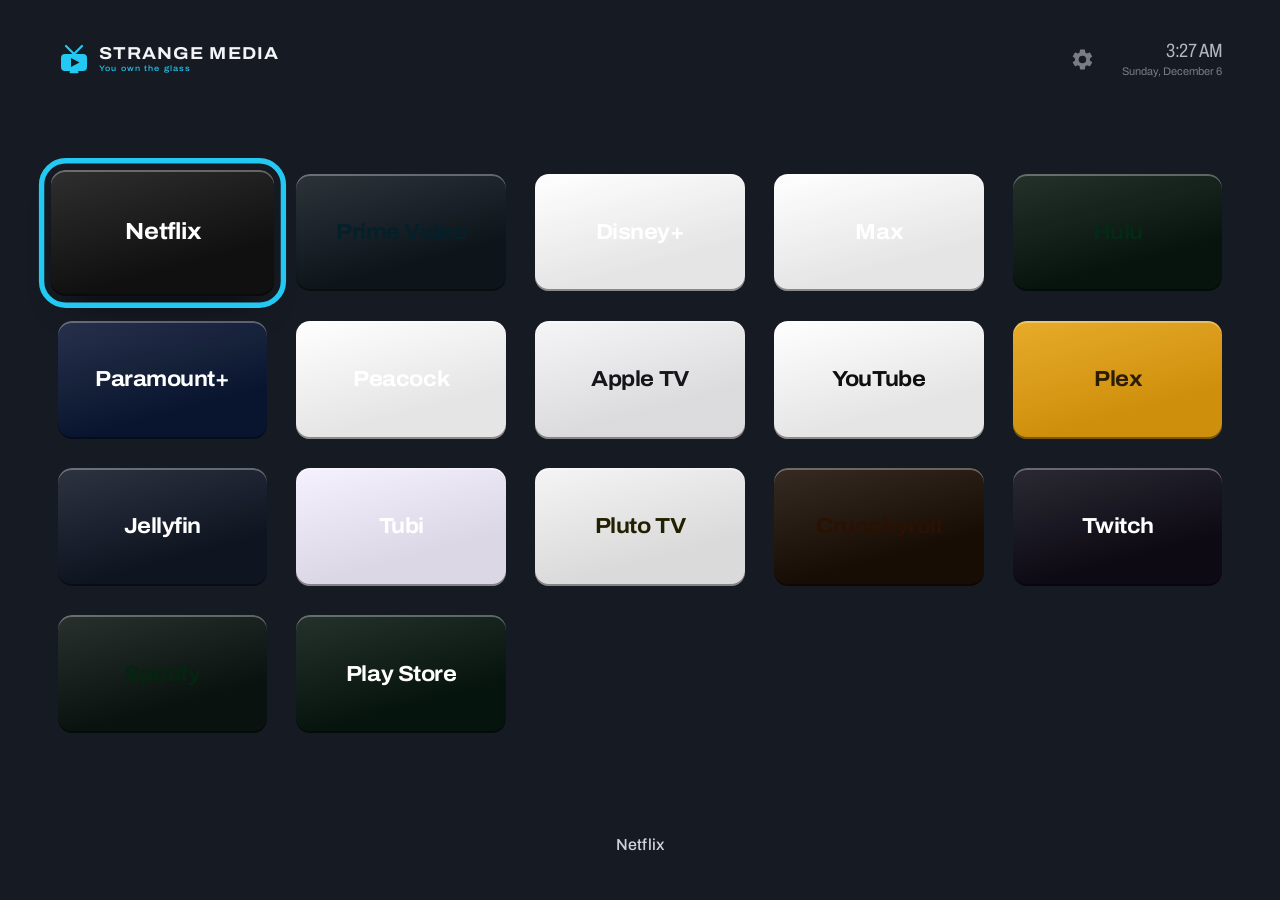
==== commit b874cb30: "Change the tagline to "You own the glass" - index.html: splash screen, header wordmark and the brand" ====
--- a/index.html
+++ b/index.html
@@ -547,12 +547,12 @@
       <path fill="#E736C8" d="M27 30.5 43 39l-16 8.5z"/>
     </svg>
     <div class="name">Strange Media</div>
-    <div class="tag">Your entertainment hub</div>
+    <div class="tag">You own the glass</div>
   </div>
 </div>
 <div id="shell">
   <header>
-    <div id="brand" role="img" aria-label="Strange Media, your entertainment hub">
+    <div id="brand" role="img" aria-label="Strange Media, you own the glass">
       <svg class="mark" viewBox="0 0 64 64" aria-hidden="true">
         <g fill="none" stroke="currentColor" stroke-width="4.5" stroke-linecap="round">
           <path d="M16 6 38 28"/>
@@ -563,7 +563,7 @@
       </svg>
       <span class="wordmark">
         <span class="name">Strange Media</span>
-        <span class="tag">Your entertainment hub</span>
+        <span class="tag">You own the glass</span>
       </span>
     </div>
     <div id="corner">
